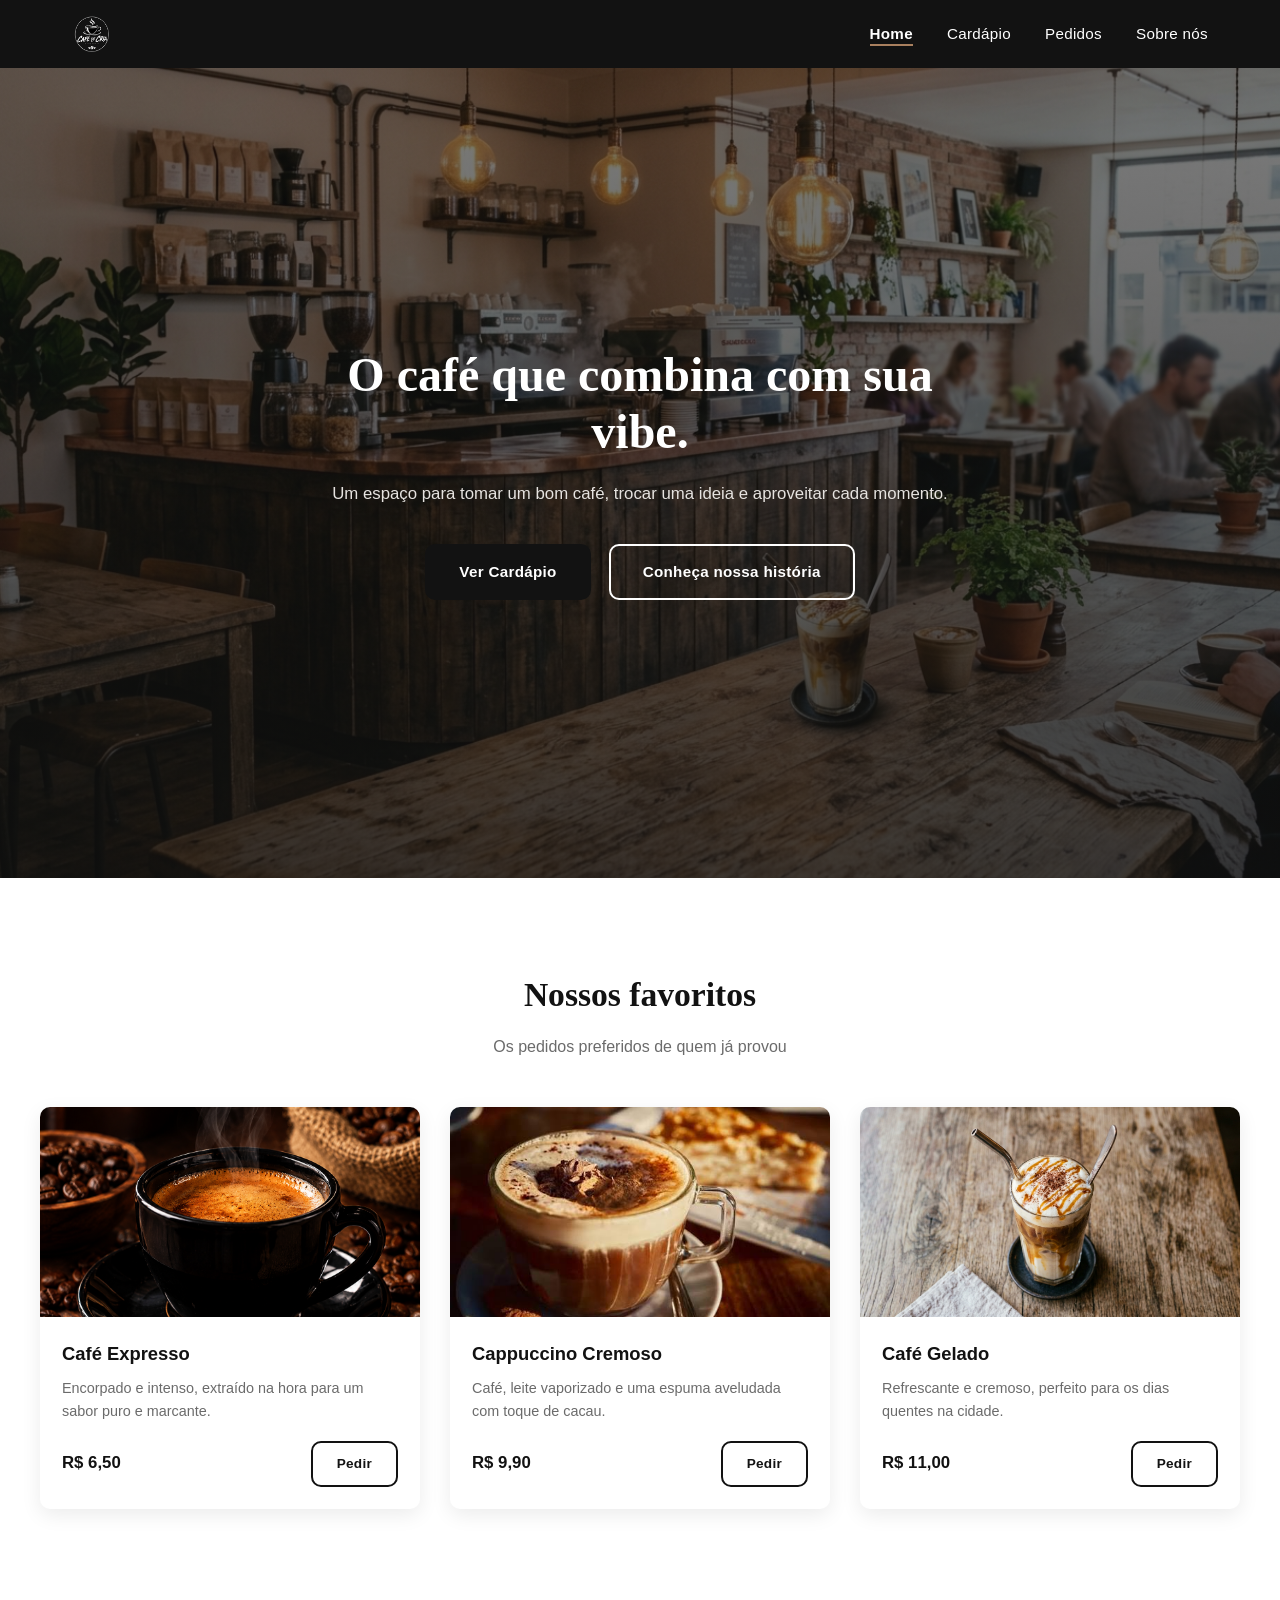
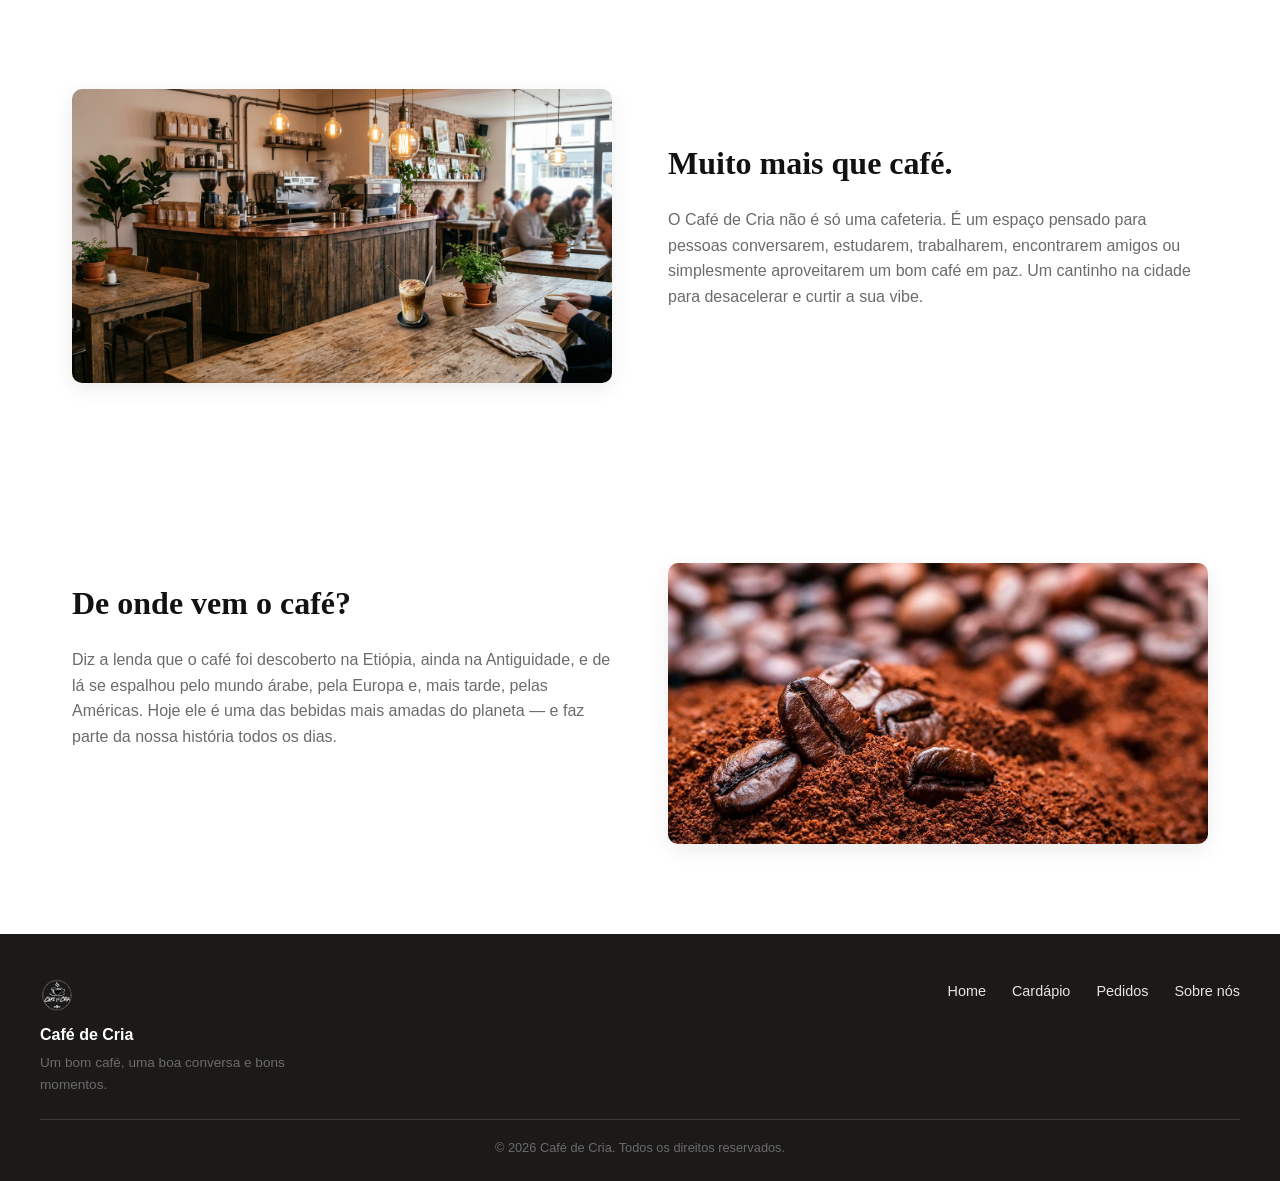
==== src/main/resources/index.html @ 2ce1c626 "primeira atualização" ====
<!DOCTYPE html>
<html lang="pt-BR">
<head>
  <meta charset="UTF-8">
  <meta name="viewport" content="width=device-width, initial-scale=1.0">
  <title>Café de Cria | O café que combina com sua vibe</title>
  <link rel="stylesheet" href="static/css/style.css">

</head>
<body>

  <header class="header">
    <div class="header-container">
      <a href="index.html" class="logo">
        <img src="static/img/logo.png" alt="Café de Cria">
      </a>

      <button class="menu-toggle" id="menuToggle" aria-label="Abrir menu">
        <span></span>
        <span></span>
        <span></span>
      </button>

      <nav class="nav" id="nav">
        <ul class="nav-list">
          <li><a href="index.html" class="nav-link active">Home</a></li>
          <li><a href="cardapio.html" class="nav-link">Cardápio</a></li>
          <li><a href="pedidos.html" class="nav-link">Pedidos</a></li>
          <li><a href="sobre.html" class="nav-link">Sobre nós</a></li>
        </ul>
      </nav>
    </div>
  </header>
  

  <main>


    <section class="hero" style="background-image: url('static/img/cafeteria.png');">
      <div class="hero-overlay"></div>
      <div class="hero-content">
        <h1 class="hero-title">O café que combina com sua vibe.</h1>
        <p class="hero-text">Um espaço para tomar um bom café, trocar uma ideia e aproveitar cada momento.</p>
        <div class="hero-buttons">
          <a href="cardapio.html" class="btn btn-primary">Ver Cardápio</a>
          <a href="sobre.html" class="btn btn-outline">Conheça nossa história</a>
        </div>
      </div>
    </section>


    <section class="destaques">
      <h2 class="section-title">Nossos favoritos</h2>
      <p class="section-subtitle">Os pedidos preferidos de quem já provou</p>

      <div class="cards-container">

        <article class="card">
          <div class="card-image">
            <img src="static/img/cafe1.png" alt="Café Expresso">
          </div>
          <div class="card-body">
            <h3 class="card-title">Café Expresso</h3>
            <p class="card-description">Encorpado e intenso, extraído na hora para um sabor puro e marcante.</p>
            <div class="card-footer">
              <span class="card-price">R$ 6,50</span>
              <a href="pedidos.html" class="btn btn-card">Pedir</a>
            </div>
          </div>
        </article>

        <article class="card">
          <div class="card-image">
            <img src="static/img/cafe2.png" alt="Cappuccino Cremoso">
          </div>
          <div class="card-body">
            <h3 class="card-title">Cappuccino Cremoso</h3>
            <p class="card-description">Café, leite vaporizado e uma espuma aveludada com toque de cacau.</p>
            <div class="card-footer">
              <span class="card-price">R$ 9,90</span>
              <a href="pedidos.html" class="btn btn-card">Pedir</a>
            </div>
          </div>
        </article>

        <article class="card">
          <div class="card-image">
            <img src="static/img/cafe3.png" alt="Café Gelado">
          </div>
          <div class="card-body">
            <h3 class="card-title">Café Gelado</h3>
            <p class="card-description">Refrescante e cremoso, perfeito para os dias quentes na cidade.</p>
            <div class="card-footer">
              <span class="card-price">R$ 11,00</span>
              <a href="pedidos.html" class="btn btn-card">Pedir</a>
            </div>
          </div>
        </article>

      </div>
    </section>

  
    <section class="experiencia">
      <div class="experiencia-imagem">
        <img src="static/img/cafeteria.png" alt="Ambiente do Café de Cria">
      </div>
      <div class="experiencia-conteudo">
        <h2 class="section-title-left">Muito mais que café.</h2>
        <p class="experiencia-text">
          O Café de Cria não é só uma cafeteria. É um espaço pensado para pessoas
          conversarem, estudarem, trabalharem, encontrarem amigos ou simplesmente
          aproveitarem um bom café em paz. Um cantinho na cidade para desacelerar
          e curtir a sua vibe.
        </p>
      </div>
    </section>

  
    <section class="historia-intro">
      <div class="historia-intro-imagem">
        <img src="static/img/graos.png" alt="Grãos de café">
      </div>
      <div class="historia-intro-conteudo">
        <h2 class="section-title-left">De onde vem o café?</h2>
        <p class="historia-intro-text">
          Diz a lenda que o café foi descoberto na Etiópia, ainda na Antiguidade,
          e de lá se espalhou pelo mundo árabe, pela Europa e, mais tarde, pelas
          Américas. Hoje ele é uma das bebidas mais amadas do planeta — e faz
          parte da nossa história todos os dias.
        </p>
        <a href="sobre.html" class="btn btn-outline">Conheça a história completa</a>
      </div>
    </section>

  </main>


  <footer class="footer">
    <div class="footer-container">
      <div class="footer-brand">
        <img src="static/img/logo.png" alt="Café de Cria" class="footer-logo">
        <p class="footer-name">Café de Cria</p>
        <p class="footer-slogan">Um bom café, uma boa conversa e bons momentos.</p>
      </div>

      <ul class="footer-links">
        <li><a href="index.html">Home</a></li>
        <li><a href="cardapio.html">Cardápio</a></li>
        <li><a href="pedidos.html">Pedidos</a></li>
        <li><a href="sobre.html">Sobre nós</a></li>
      </ul>
    </div>

    <p class="footer-copy">&copy; 2026 Café de Cria. Todos os direitos reservados.</p>
  </footer>

  <script src="js/script.js"></script>
</body>
</html>
---- src/main/resources/static/css/style.css ----
/* =========================================================
   CAFÉ DE CRIA — STYLE.CSS
   Paleta: preto, branco, cinza e tons discretos de marrom/café
   ========================================================= */

/* ---------- RESET ---------- */
* {
  margin: 0;
  padding: 0;
  box-sizing: border-box;
}

:root {
  --preto: #121212;
  --preto-suave: #1c1a19;
  --cinza-escuro: #3a3a3a;
  --cinza-medio: #6b6b6b;
  --cinza-claro: #e6e3e0;
  --cinza-fundo: #f6f4f2;
  --branco: #ffffff;
  --marrom: #6f4e37;
  --marrom-claro: #a9805f;

  --fonte-titulo: 'Georgia', 'Times New Roman', serif;
  --fonte-texto: 'Helvetica Neue', Arial, sans-serif;

  --raio: 10px;
  --sombra: 0 6px 20px rgba(0, 0, 0, 0.08);
  --sombra-hover: 0 16px 32px rgba(0, 0, 0, 0.14);
  --transicao: all 0.3s ease;
}

body {
  font-family: var(--fonte-texto);
  color: var(--preto);
  background-color: var(--branco);
  line-height: 1.6;
}

a { text-decoration: none; color: inherit; }
ul { list-style: none; }
img { max-width: 100%; display: block; }

.section-title {
  font-family: var(--fonte-titulo);
  font-size: 2.1rem;
  text-align: center;
  margin-bottom: 12px;
  color: var(--preto);
}

.section-subtitle {
  text-align: center;
  color: var(--cinza-medio);
  margin-bottom: 48px;
}

.section-title-left {
  font-family: var(--fonte-titulo);
  font-size: 2rem;
  margin-bottom: 18px;
  color: var(--preto);
}

/* ---------- BOTÕES ---------- */
.btn {
  display: inline-block;
  padding: 14px 32px;
  border: 2px solid transparent;
  border-radius: var(--raio);
  font-size: 0.95rem;
  font-weight: 600;
  letter-spacing: 0.02em;
  cursor: pointer;
  transition: var(--transicao);
  font-family: var(--fonte-texto);
}

.btn-primary {
  background-color: var(--preto);
  color: var(--branco);
}
.btn-primary:hover {
  background-color: var(--marrom);
  transform: translateY(-3px);
}

.btn-outline {
  background-color: transparent;
  color: var(--branco);
  border-color: var(--branco);
}
.btn-outline:hover {
  background-color: var(--branco);
  color: var(--preto);
  transform: translateY(-3px);
}

.btn-card {
  background-color: var(--branco);
  color: var(--preto);
  border-color: var(--preto);
  padding: 10px 24px;
  font-size: 0.85rem;
}
.btn-card:hover {
  background-color: var(--preto);
  color: var(--branco);
}

/* ---------- HEADER ---------- */
.header {
  position: sticky;
  top: 0;
  left: 0;
  width: 100%;
  background-color: var(--preto);
  z-index: 1000;
}

.header-container {
  max-width: 1200px;
  margin: 0 auto;
  padding: 14px 32px;
  display: flex;
  align-items: center;
  justify-content: space-between;
}

.logo img { height: 40px; }

.nav-list {
  display: flex;
  gap: 34px;
}

.nav-link {
  color: var(--branco);
  font-size: 0.95rem;
  font-weight: 500;
  letter-spacing: 0.02em;
  position: relative;
  padding-bottom: 4px;
  transition: var(--transicao);
}

.nav-link::after {
  content: "";
  position: absolute;
  left: 0;
  bottom: 0;
  width: 0;
  height: 2px;
  background-color: var(--marrom-claro);
  transition: var(--transicao);
}

.nav-link:hover::after,
.nav-link.active::after { width: 100%; }
.nav-link.active { font-weight: 700; }

.menu-toggle {
  display: none;
  flex-direction: column;
  justify-content: space-between;
  width: 26px;
  height: 18px;
  background: transparent;
  border: none;
  cursor: pointer;
}
.menu-toggle span {
  display: block;
  height: 2px;
  width: 100%;
  background-color: var(--branco);
  border-radius: 2px;
}

/* ---------- HERO (HOME) ---------- */
.hero {
  position: relative;
  min-height: 90vh;
  display: flex;
  align-items: center;
  justify-content: center;
  text-align: center;
  background-size: cover;
  background-position: center;
  background-color: var(--preto-suave);
}

.hero-overlay {
  position: absolute;
  inset: 0;
  background: linear-gradient(180deg, rgba(18,18,18,0.55) 0%, rgba(18,18,18,0.78) 100%);
}

.hero-content {
  position: relative;
  z-index: 2;
  max-width: 680px;
  padding: 32px;
  color: var(--branco);
}

.hero-title {
  font-family: var(--fonte-titulo);
  font-size: 3rem;
  line-height: 1.2;
  margin-bottom: 20px;
}

.hero-text {
  font-size: 1.05rem;
  margin-bottom: 36px;
  color: var(--cinza-claro);
}

.hero-buttons {
  display: flex;
  gap: 18px;
  justify-content: center;
  flex-wrap: wrap;
}

/* ---------- PÁGINA (cabeçalho interno das páginas internas) ---------- */
.page-header {
  background-color: var(--preto);
  color: var(--branco);
  text-align: center;
  padding: 80px 32px 56px;
}

.page-title {
  font-family: var(--fonte-titulo);
  font-size: 2.6rem;
  margin-bottom: 12px;
}

.page-subtitle {
  color: var(--cinza-claro);
  font-size: 1.02rem;
}

/* ---------- CARDS ---------- */
.destaques,
.menu-categoria {
  padding: 90px 32px;
}

.menu-categoria-alt {
  background-color: var(--cinza-fundo);
}

.cards-container {
  max-width: 1200px;
  margin: 0 auto;
  display: grid;
  grid-template-columns: repeat(3, 1fr);
  gap: 30px;
}

.card {
  background-color: var(--branco);
  border-radius: var(--raio);
  overflow: hidden;
  transition: var(--transicao);
  box-shadow: var(--sombra);
}

.card:hover {
  transform: translateY(-8px);
  box-shadow: var(--sombra-hover);
}

.card-image { height: 210px; overflow: hidden; }
.card-image img {
  width: 100%;
  height: 100%;
  object-fit: cover;
  transition: var(--transicao);
}
.card:hover .card-image img { transform: scale(1.06); }

.card-body { padding: 22px; }
.card-title { font-size: 1.15rem; margin-bottom: 8px; }
.card-description {
  font-size: 0.9rem;
  color: var(--cinza-medio);
  margin-bottom: 18px;
  min-height: 44px;
}

.card-footer {
  display: flex;
  align-items: center;
  justify-content: space-between;
  gap: 10px;
  flex-wrap: wrap;
}

.card-price { font-size: 1.05rem; font-weight: 700; }

/* ---------- CARDÁPIO ---------- */
.menu-categoria .section-title { margin-bottom: 40px; }

/* ---------- EXPERIÊNCIA / HISTÓRIA INTRO (HOME) ---------- */
.experiencia,
.historia-intro {
  display: flex;
  align-items: center;
  gap: 56px;
  max-width: 1200px;
  margin: 0 auto;
  padding: 90px 32px;
}

.historia-intro { flex-direction: row-reverse; }

.experiencia-imagem,
.historia-intro-imagem { flex: 1; }

.experiencia-imagem img,
.historia-intro-imagem img {
  border-radius: var(--raio);
  box-shadow: var(--sombra);
}

.experiencia-conteudo,
.historia-intro-conteudo { flex: 1; }

.experiencia-text,
.historia-intro-text {
  color: var(--cinza-medio);
  margin-bottom: 24px;
}

/* ---------- PEDIDOS ---------- */
.pedido-container {
  max-width: 1100px;
  margin: 0 auto;
  padding: 80px 32px;
  display: grid;
  grid-template-columns: 1fr 1fr;
  gap: 40px;
  align-items: start;
}

.pedido-form-box,
.pedido-resumo-box {
  background-color: var(--cinza-fundo);
  border-radius: var(--raio);
  padding: 32px;
  box-shadow: var(--sombra);
}

.pedido-form {
  display: flex;
  flex-direction: column;
  gap: 8px;
}

.pedido-form label {
  font-size: 0.85rem;
  font-weight: 600;
  margin-top: 12px;
  color: var(--cinza-escuro);
}

.pedido-form select,
.pedido-form input,
.pedido-form textarea {
  padding: 12px 14px;
  border: 1px solid var(--cinza-claro);
  border-radius: 6px;
  font-family: var(--fonte-texto);
  font-size: 0.95rem;
  background-color: var(--branco);
  resize: vertical;
}

.pedido-form select:focus,
.pedido-form input:focus,
.pedido-form textarea:focus {
  outline: none;
  border-color: var(--marrom);
}

.pedido-form .btn { margin-top: 20px; }

.lista-pedido {
  display: flex;
  flex-direction: column;
  gap: 14px;
  margin-bottom: 24px;
  min-height: 60px;
}

.pedido-vazio {
  color: var(--cinza-medio);
  font-size: 0.9rem;
}

.pedido-item {
  display: flex;
  justify-content: space-between;
  align-items: flex-start;
  gap: 10px;
  background-color: var(--branco);
  border-radius: 8px;
  padding: 14px 16px;
  box-shadow: var(--sombra);
}

.pedido-item-info { flex: 1; }
.pedido-item-nome { font-weight: 700; font-size: 0.95rem; }
.pedido-item-obs {
  font-size: 0.82rem;
  color: var(--cinza-medio);
  margin-top: 4px;
}
.pedido-item-preco {
  font-weight: 700;
  white-space: nowrap;
}

.pedido-item-remover {
  background: none;
  border: none;
  color: var(--cinza-medio);
  cursor: pointer;
  font-size: 0.8rem;
  text-decoration: underline;
  margin-top: 6px;
}
.pedido-item-remover:hover { color: var(--preto); }

.pedido-total {
  display: flex;
  justify-content: space-between;
  align-items: center;
  font-size: 1.2rem;
  font-weight: 700;
  border-top: 2px solid var(--cinza-claro);
  padding-top: 16px;
  margin-bottom: 20px;
}

.btn-finalizar { width: 100%; text-align: center; }

.mensagem-pedido {
  margin-top: 14px;
  font-size: 0.9rem;
  font-weight: 600;
  color: var(--marrom);
  text-align: center;
  min-height: 20px;
}

/* ---------- SOBRE ---------- */
.sobre-historia {
  display: flex;
  align-items: center;
  gap: 56px;
  max-width: 1200px;
  margin: 0 auto;
  padding: 90px 32px;
}

.sobre-historia-imagem { flex: 1; }
.sobre-historia-imagem img {
  border-radius: var(--raio);
  box-shadow: var(--sombra);
}

.sobre-historia-texto { flex: 1.1; }
.sobre-historia-texto p {
  color: var(--cinza-medio);
  margin-bottom: 18px;
}

/* ---------- HISTÓRIA DO CAFÉ (LINHA DO TEMPO) ---------- */
.historia-cafe {
  background-color: var(--cinza-fundo);
  padding: 90px 32px;
}

.linha-tempo {
  max-width: 1000px;
  margin: 0 auto;
  display: flex;
  flex-direction: column;
  gap: 56px;
}

.timeline-item {
  display: flex;
  align-items: center;
  gap: 40px;
}

.timeline-invertido { flex-direction: row-reverse; }

.timeline-imagem { flex: 1; }
.timeline-imagem img {
  border-radius: var(--raio);
  box-shadow: var(--sombra);
  aspect-ratio: 4 / 3;
  object-fit: cover;
}

.timeline-conteudo { flex: 1.2; }
.timeline-conteudo h3 {
  font-family: var(--fonte-titulo);
  font-size: 1.3rem;
  margin-bottom: 10px;
  color: var(--marrom);
}
.timeline-conteudo p { color: var(--cinza-medio); }

/* ---------- FOOTER ---------- */
.footer {
  background-color: var(--preto-suave);
  color: var(--cinza-claro);
  padding: 44px 32px 22px;
}

.footer-container {
  max-width: 1200px;
  margin: 0 auto;
  display: flex;
  justify-content: space-between;
  align-items: flex-start;
  flex-wrap: wrap;
  gap: 24px;
  padding-bottom: 24px;
  border-bottom: 1px solid var(--cinza-escuro);
}

.footer-logo { height: 34px; margin-bottom: 10px; }
.footer-name { font-weight: 700; color: var(--branco); margin-bottom: 4px; }
.footer-slogan { font-size: 0.85rem; color: var(--cinza-medio); max-width: 280px; }

.footer-links {
  display: flex;
  gap: 26px;
  flex-wrap: wrap;
}
.footer-links a {
  font-size: 0.9rem;
  transition: var(--transicao);
}
.footer-links a:hover { color: var(--branco); }

.footer-copy {
  text-align: center;
  font-size: 0.8rem;
  color: var(--cinza-medio);
  margin-top: 18px;
}

/* =========================================================
   RESPONSIVIDADE
   ========================================================= */

@media (max-width: 1024px) {
  .cards-container { grid-template-columns: repeat(2, 1fr); }
  .pedido-container { grid-template-columns: 1fr; }
}

@media (max-width: 860px) {
  .experiencia,
  .historia-intro,
  .sobre-historia,
  .timeline-item {
    flex-direction: column;
    text-align: left;
  }
  .historia-intro { flex-direction: column; }
  .timeline-invertido { flex-direction: column; }
}

@media (max-width: 768px) {
  .menu-toggle { display: flex; }

  .nav {
    position: absolute;
    top: 100%;
    left: 0;
    width: 100%;
    background-color: var(--preto);
    max-height: 0;
    overflow: hidden;
    transition: max-height 0.35s ease;
  }
  .nav.aberto { max-height: 300px; }

  .nav-list {
    flex-direction: column;
    gap: 0;
    padding: 10px 32px 20px;
  }
  .nav-list li { border-top: 1px solid var(--cinza-escuro); }
  .nav-link { display: block; padding: 14px 0; }

  .hero-title { font-size: 2.2rem; }
  .cards-container { grid-template-columns: 1fr; }

  .footer-container { flex-direction: column; }
}

@media (max-width: 480px) {
  .hero-title { font-size: 1.9rem; }
  .section-title,
  .page-title { font-size: 1.7rem; }
  .btn { width: 100%; text-align: center; }
  .hero-buttons { flex-direction: column; }
}
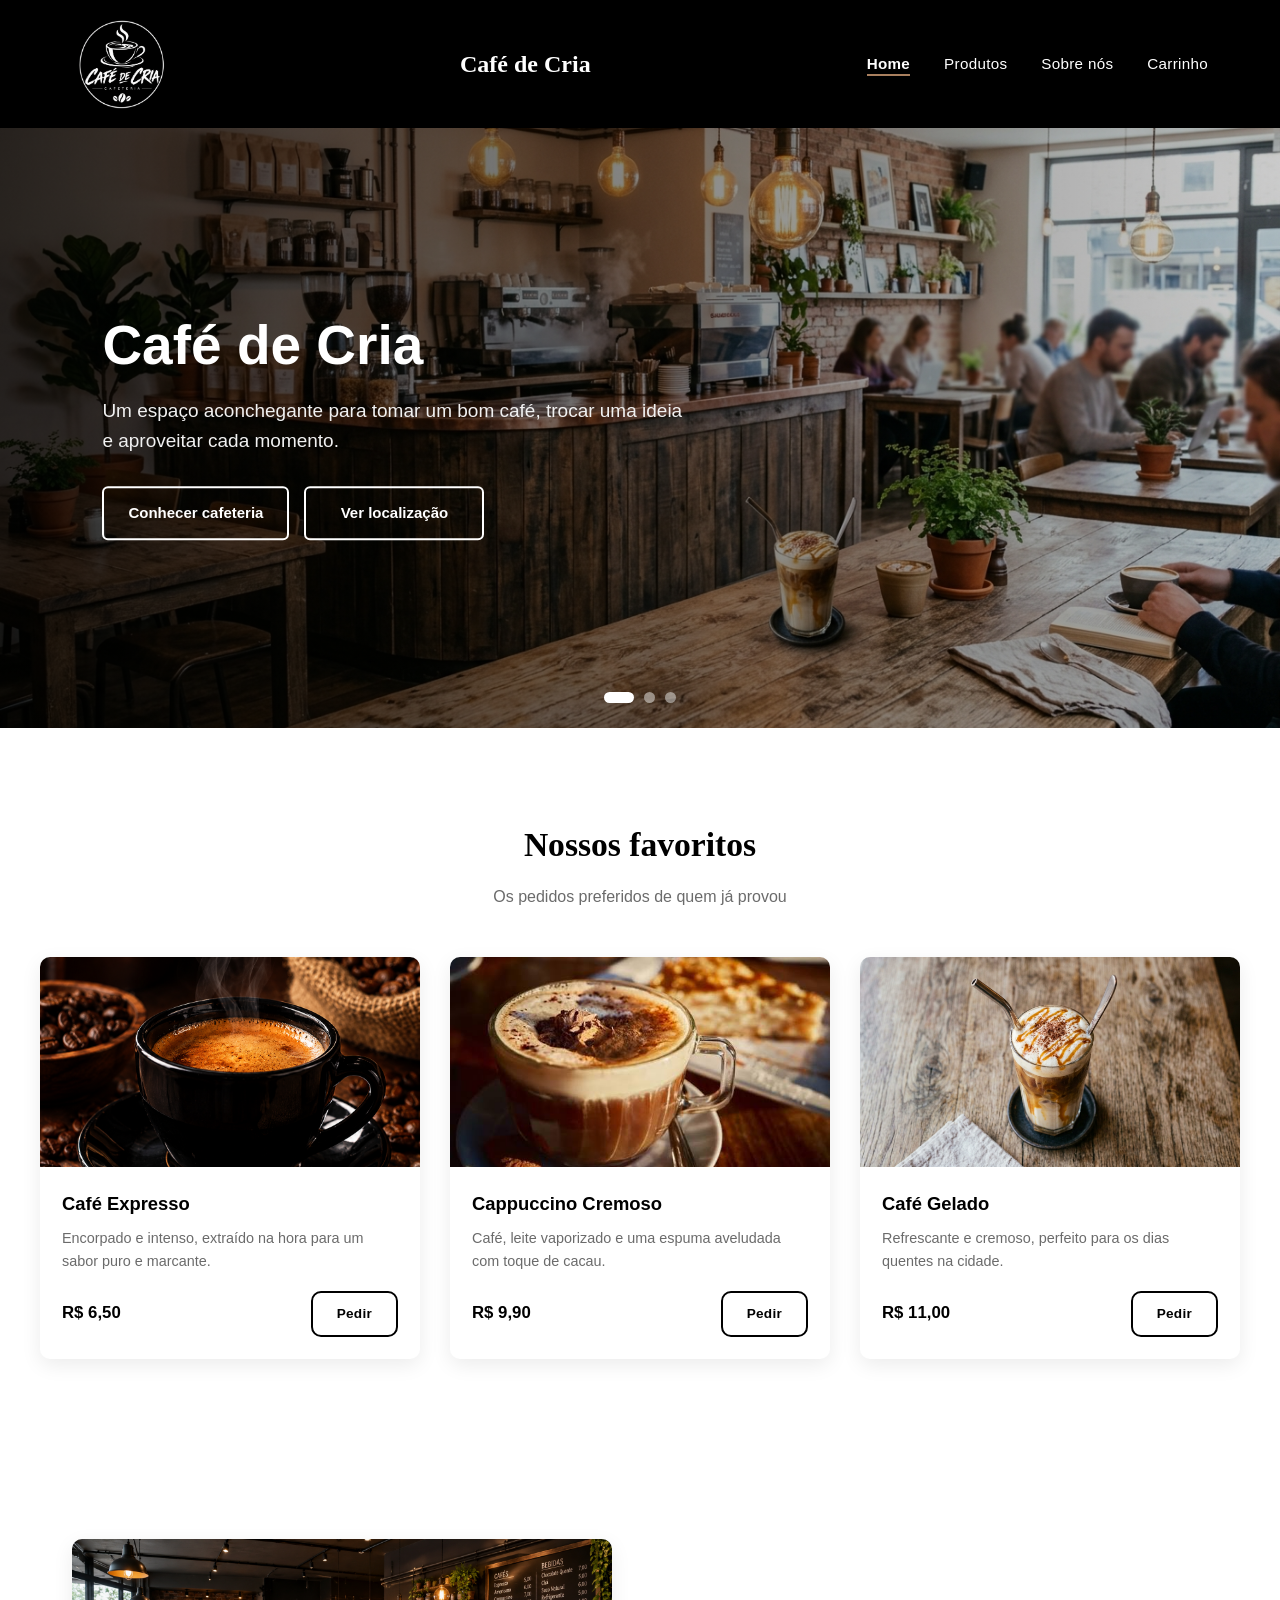
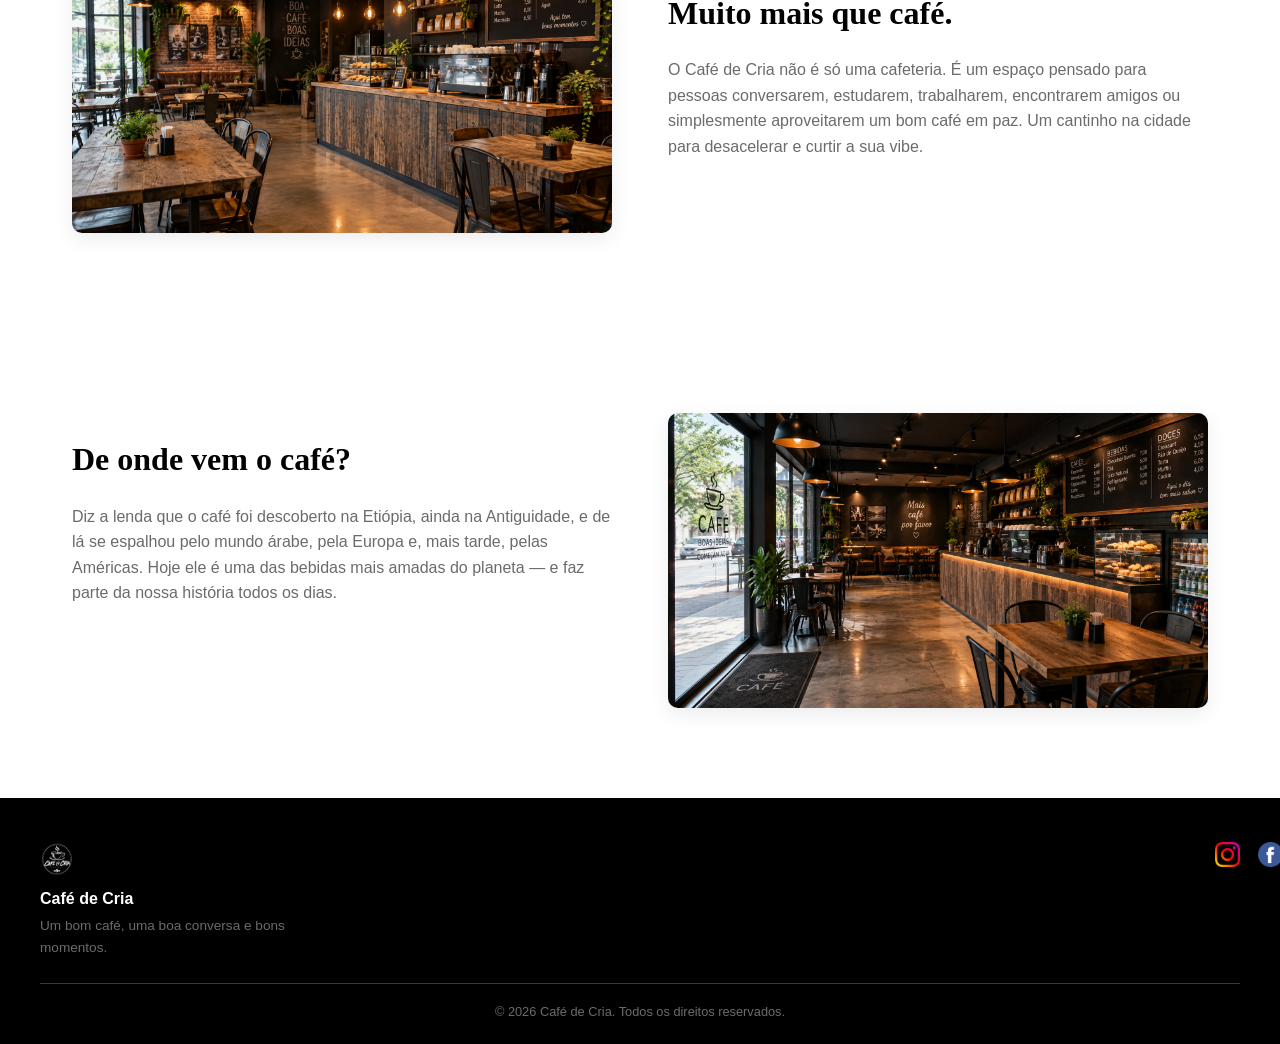
==== commit b0c79693: "att" ====
--- a/src/main/resources/index.html
+++ b/src/main/resources/index.html
@@ -1,19 +1,22 @@
 <!DOCTYPE html>
 <html lang="pt-BR">
+
 <head>
   <meta charset="UTF-8">
   <meta name="viewport" content="width=device-width, initial-scale=1.0">
   <title>Café de Cria | O café que combina com sua vibe</title>
   <link rel="stylesheet" href="static/css/style.css">
-
 </head>
+
 <body>
 
+  <!--  HEADER  -->
   <header class="header">
     <div class="header-container">
       <a href="index.html" class="logo">
         <img src="static/img/logo.png" alt="Café de Cria">
       </a>
+      <h2 class="site_title">Café de Cria</h2>
 
       <button class="menu-toggle" id="menuToggle" aria-label="Abrir menu">
         <span></span>
@@ -24,31 +27,120 @@
       <nav class="nav" id="nav">
         <ul class="nav-list">
           <li><a href="index.html" class="nav-link active">Home</a></li>
-          <li><a href="cardapio.html" class="nav-link">Cardápio</a></li>
-          <li><a href="pedidos.html" class="nav-link">Pedidos</a></li>
+          <li><a href="produtos.html" class="nav-link">Produtos</a></li>
           <li><a href="sobre.html" class="nav-link">Sobre nós</a></li>
+          <li><a href="carrinho.html" class="nav-link">Carrinho</a></li>
         </ul>
       </nav>
     </div>
   </header>
-  
 
   <main>
 
-
-    <section class="hero" style="background-image: url('static/img/cafeteria.png');">
-      <div class="hero-overlay"></div>
-      <div class="hero-content">
-        <h1 class="hero-title">O café que combina com sua vibe.</h1>
-        <p class="hero-text">Um espaço para tomar um bom café, trocar uma ideia e aproveitar cada momento.</p>
-        <div class="hero-buttons">
-          <a href="cardapio.html" class="btn btn-primary">Ver Cardápio</a>
-          <a href="sobre.html" class="btn btn-outline">Conheça nossa história</a>
-        </div>
-      </div>
-    </section>
-
-
+    <!--  HERO  -->
+    <section class="hero-carousel">
+
+      <div class="carousel-container">
+
+        <!-- SLIDE 1 -->
+        <div class="carousel-slide active">
+          <img src="static/img/cafeteria.png" alt="Interior da cafeteria" class="carousel-image">
+
+          <div class="carousel-overlay"></div>
+
+          <div class="carousel-content">
+            <h1>Café de Cria</h1>
+            <p>
+              Um espaço aconchegante para tomar um bom café,
+              trocar uma ideia e aproveitar cada momento.
+            </p>
+
+            <div class="carousel-buttons">
+              <a href="sobre.html" class="btn-carousel btn-carousel-primary">
+                Conhecer cafeteria
+              </a>
+
+              <a href="https://www.google.com/maps" target="_blank" class="btn-carousel btn-carousel-outline">
+                Ver localização
+              </a>
+            </div>
+          </div>
+        </div>
+
+        <!-- SLIDE 2 -->
+        <div class="carousel-slide">
+          <img src="static/img/cafeteria2.png" alt="Café especial" class="carousel-image">
+
+          <div class="carousel-overlay"></div>
+
+          <div class="carousel-content">
+            <h1>Um café feito para você</h1>
+            <p>
+              Grãos selecionados e preparados com cuidado
+              para deixar seu momento ainda melhor.
+            </p>
+
+            <div class="carousel-buttons">
+              <a href="sobre.html" class="btn-carousel btn-carousel-primary">
+                Conhecer cafeteria
+              </a>
+
+              <a href="https://www.google.com/maps" target="_blank" class="btn-carousel btn-carousel-outline">
+                Ver localização
+              </a>
+            </div>
+          </div>
+        </div>
+
+        <!-- SLIDE 3 -->
+        <div class="carousel-slide">
+          <img src="static/img/cafeteria3.png" alt="Cappuccino do Café de Cria" class="carousel-image">
+
+          <div class="carousel-overlay"></div>
+
+          <div class="carousel-content">
+            <h1>Sua vibe. Seu café.</h1>
+            <p>
+              Um ambiente pensado para conversar, estudar,
+              trabalhar ou simplesmente relaxar.
+            </p>
+
+            <div class="carousel-buttons">
+              <a href="sobre.html" class="btn-carousel btn-carousel-primary">
+                Conhecer cafeteria
+              </a>
+
+              <a href="https://www.google.com/maps" target="_blank" class="btn-carousel btn-carousel-outline">
+                Ver localização
+              </a>
+            </div>
+          </div>
+        </div>
+
+        <!-- BOTÃO ANTERIOR -->
+        <button class="carousel-control carousel-prev" id="carouselPrev" aria-label="Slide anterior">
+          &#10094;
+        </button>
+
+        <!-- BOTÃO PRÓXIMO -->
+        <button class="carousel-control carousel-next" id="carouselNext" aria-label="Próximo slide">
+          &#10095;
+        </button>
+
+        <!-- INDICADORES -->
+        <div class="carousel-indicators">
+          <button class="carousel-indicator active" data-slide="0" aria-label="Ir para slide 1"></button>
+          <button class="carousel-indicator" data-slide="1" aria-label="Ir para slide 2"></button>
+          <button class="carousel-indicator" data-slide="2" aria-label="Ir para slide 3"></button>
+        </div>
+
+      </div>
+
+    </section>
+
+
+
+    <!--  DESTAQUES  -->
     <section class="destaques">
       <h2 class="section-title">Nossos favoritos</h2>
       <p class="section-subtitle">Os pedidos preferidos de quem já provou</p>
@@ -64,7 +156,7 @@
             <p class="card-description">Encorpado e intenso, extraído na hora para um sabor puro e marcante.</p>
             <div class="card-footer">
               <span class="card-price">R$ 6,50</span>
-              <a href="pedidos.html" class="btn btn-card">Pedir</a>
+              <a href="produtos.html" class="btn btn-card">Pedir</a>
             </div>
           </div>
         </article>
@@ -78,7 +170,7 @@
             <p class="card-description">Café, leite vaporizado e uma espuma aveludada com toque de cacau.</p>
             <div class="card-footer">
               <span class="card-price">R$ 9,90</span>
-              <a href="pedidos.html" class="btn btn-card">Pedir</a>
+              <a href="produtos.html" class="btn btn-card">Pedir</a>
             </div>
           </div>
         </article>
@@ -92,7 +184,7 @@
             <p class="card-description">Refrescante e cremoso, perfeito para os dias quentes na cidade.</p>
             <div class="card-footer">
               <span class="card-price">R$ 11,00</span>
-              <a href="pedidos.html" class="btn btn-card">Pedir</a>
+              <a href="produtos.html" class="btn btn-card">Pedir</a>
             </div>
           </div>
         </article>
@@ -100,10 +192,11 @@
       </div>
     </section>
 
-  
+    
+    <!--  EXPERIÊNCIA  -->
     <section class="experiencia">
       <div class="experiencia-imagem">
-        <img src="static/img/cafeteria.png" alt="Ambiente do Café de Cria">
+        <img src="static/img/cafeteria2.png" alt="Ambiente do Café de Cria">
       </div>
       <div class="experiencia-conteudo">
         <h2 class="section-title-left">Muito mais que café.</h2>
@@ -116,10 +209,11 @@
       </div>
     </section>
 
-  
+
+    <!--  HISTÓRIA DO CAFÉ (INTRO)  -->
     <section class="historia-intro">
       <div class="historia-intro-imagem">
-        <img src="static/img/graos.png" alt="Grãos de café">
+        <img src="static/img/cafeteria3.png" alt="Grãos de café">
       </div>
       <div class="historia-intro-conteudo">
         <h2 class="section-title-left">De onde vem o café?</h2>
@@ -135,7 +229,7 @@
 
   </main>
 
-
+  <!--  FOOTER  -->
   <footer class="footer">
     <div class="footer-container">
       <div class="footer-brand">
@@ -145,16 +239,16 @@
       </div>
 
       <ul class="footer-links">
-        <li><a href="index.html">Home</a></li>
-        <li><a href="cardapio.html">Cardápio</a></li>
-        <li><a href="pedidos.html">Pedidos</a></li>
-        <li><a href="sobre.html">Sobre nós</a></li>
+        <img src="static/img/instagram.png" alt="Instagram" class="footer-icon">
+        <img src="static/img/facebook.png" alt="Facebook" class="footer-icon">
+        <img src="static/img/whatsapp.png" alt="WhatsApp" class="footer-icon">
       </ul>
     </div>
 
     <p class="footer-copy">&copy; 2026 Café de Cria. Todos os direitos reservados.</p>
   </footer>
 
-  <script src="js/script.js"></script>
+  <script src="static/js/script.js"></script>
 </body>
+
 </html>
--- a/src/main/resources/static/css/style.css
+++ b/src/main/resources/static/css/style.css
@@ -1,9 +1,3 @@
-/* =========================================================
-   CAFÉ DE CRIA — STYLE.CSS
-   Paleta: preto, branco, cinza e tons discretos de marrom/café
-   ========================================================= */
-
-/* ---------- RESET ---------- */
 * {
   margin: 0;
   padding: 0;
@@ -11,8 +5,8 @@
 }
 
 :root {
-  --preto: #121212;
-  --preto-suave: #1c1a19;
+  --preto: #000000;
+  --preto-suave: #000000;
   --cinza-escuro: #3a3a3a;
   --cinza-medio: #6b6b6b;
   --cinza-claro: #e6e3e0;
@@ -127,7 +121,15 @@
   justify-content: space-between;
 }
 
-.logo img { height: 40px; }
+.logo img { height: 100px; }
+
+.site_title {
+  font-family: var(--fonte-titulo);
+  color: var(--branco);
+  font-size: 1.5rem;
+  margin-left: 12px;
+  
+}
 
 .nav-list {
   display: flex;
@@ -337,125 +339,845 @@
 }
 
 /* ---------- PEDIDOS ---------- */
-.pedido-container {
-  max-width: 1100px;
+
+.pedidos-layout {
+
+  max-width: 1300px;
+
   margin: 0 auto;
-  padding: 80px 32px;
+
+  padding: 70px 32px 100px;
+
   display: grid;
+
+  grid-template-columns: 1fr 380px;
+
+  gap: 40px;
+
+  align-items: start;
+
+}
+
+
+/* Catálogo e abas de categoria */
+
+.categoria-tabs {
+
+  display: flex;
+
+  gap: 10px;
+
+  flex-wrap: wrap;
+
+  margin-bottom: 28px;
+
+}
+
+.tab-categoria {
+
+  padding: 10px 20px;
+
+  border-radius: 999px;
+
+  border: 1px solid var(--cinza-claro);
+
+  background-color: var(--branco);
+
+  color: var(--cinza-escuro);
+
+  font-size: 0.88rem;
+
+  font-weight: 600;
+
+  cursor: pointer;
+
+  transition: var(--transicao);
+
+}
+
+.tab-categoria:hover {
+
+  border-color: var(--marrom);
+
+  color: var(--marrom);
+
+}
+
+.tab-categoria.ativo {
+
+  background-color: var(--preto);
+
+  border-color: var(--preto);
+
+  color: var(--branco);
+
+}
+
+
+.produtos-grid {
+
+  display: grid;
+
+  grid-template-columns: repeat(2, 1fr);
+
+  gap: 22px;
+
+}
+
+.produto-card {
+
+  display: flex;
+
+  gap: 16px;
+
+  background-color: var(--branco);
+
+  border-radius: var(--raio);
+
+  padding: 14px;
+
+  box-shadow: var(--sombra);
+
+  transition: var(--transicao);
+
+}
+
+.produto-card:hover {
+
+  box-shadow: var(--sombra-hover);
+
+  transform: translateY(-4px);
+
+}
+
+.produto-card.oculto-categoria {
+
+  display: none;
+
+}
+
+.produto-imagem {
+
+  width: 92px;
+
+  height: 92px;
+
+  flex-shrink: 0;
+
+  border-radius: 8px;
+
+  overflow: hidden;
+
+}
+
+.produto-imagem img {
+
+  width: 100%;
+
+  height: 100%;
+
+  object-fit: cover;
+
+}
+
+.produto-info {
+
+  flex: 1;
+
+  min-width: 0;
+
+}
+
+.produto-nome {
+
+  font-size: 1rem;
+
+  margin-bottom: 4px;
+
+}
+
+.produto-descricao {
+
+  font-size: 0.82rem;
+
+  color: var(--cinza-medio);
+
+  margin-bottom: 8px;
+
+  line-height: 1.4;
+
+}
+
+.produto-preco {
+
+  font-weight: 700;
+
+  font-size: 0.95rem;
+
+}
+
+.produto-acoes {
+
+  display: flex;
+
+  flex-direction: column;
+
+  align-items: flex-end;
+
+  justify-content: space-between;
+
+  gap: 10px;
+
+}
+
+.qtd-stepper {
+
+  display: flex;
+
+  align-items: center;
+
+  border: 1px solid var(--cinza-claro);
+
+  border-radius: 999px;
+
+  overflow: hidden;
+
+}
+
+.qtd-btn {
+
+  width: 28px;
+
+  height: 28px;
+
+  border: none;
+
+  background-color: var(--cinza-fundo);
+
+  color: var(--preto);
+
+  font-size: 1rem;
+
+  cursor: pointer;
+
+  transition: var(--transicao);
+
+}
+
+.qtd-btn:hover {
+
+  background-color: var(--cinza-claro);
+
+}
+
+.qtd-input {
+
+  width: 32px;
+
+  text-align: center;
+
+  border: none;
+
+  font-size: 0.9rem;
+
+  -moz-appearance: textfield;
+
+}
+
+.qtd-input::-webkit-outer-spin-button,
+
+.qtd-input::-webkit-inner-spin-button {
+
+  -webkit-appearance: none;
+
+  margin: 0;
+
+}
+
+.produto-acoes .btn-card {
+
+  padding: 8px 16px;
+
+  font-size: 0.8rem;
+
+  white-space: nowrap;
+
+}
+
+
+/* Resumo / carrinho */
+
+.pedidos-resumo {
+
+  position: sticky;
+
+  top: 90px;
+
+  display: flex;
+
+  flex-direction: column;
+
+  gap: 20px;
+
+}
+
+.resumo-box,
+
+.cliente-box {
+
+  background-color: var(--cinza-fundo);
+
+  border-radius: var(--raio);
+
+  padding: 26px;
+
+  box-shadow: var(--sombra);
+
+}
+
+.lista-pedido {
+
+  display: flex;
+
+  flex-direction: column;
+
+  gap: 12px;
+
+  margin-bottom: 18px;
+
+  max-height: 260px;
+
+  overflow-y: auto;
+
+}
+
+.pedido-vazio {
+
+  color: var(--cinza-medio);
+
+  font-size: 0.88rem;
+
+}
+
+.pedido-item {
+
+  display: flex;
+
+  align-items: center;
+
+  gap: 10px;
+
+  background-color: var(--branco);
+
+  border-radius: 8px;
+
+  padding: 10px;
+
+  box-shadow: var(--sombra);
+
+}
+
+.pedido-item-imagem {
+
+  width: 46px;
+
+  height: 46px;
+
+  border-radius: 6px;
+
+  overflow: hidden;
+
+  flex-shrink: 0;
+
+}
+
+.pedido-item-imagem img {
+
+  width: 100%;
+
+  height: 100%;
+
+  object-fit: cover;
+
+}
+
+.pedido-item-info {
+
+  flex: 1;
+
+  min-width: 0;
+
+}
+
+.pedido-item-nome {
+
+  font-weight: 700;
+
+  font-size: 0.86rem;
+
+  white-space: nowrap;
+
+  overflow: hidden;
+
+  text-overflow: ellipsis;
+
+}
+
+.pedido-item-preco-unit {
+
+  font-size: 0.76rem;
+
+  color: var(--cinza-medio);
+
+}
+
+.pedido-item-qtd {
+
+  display: flex;
+
+  align-items: center;
+
+  gap: 4px;
+
+}
+
+.pedido-item-qtd button {
+
+  width: 20px;
+
+  height: 20px;
+
+  border: 1px solid var(--cinza-claro);
+
+  background-color: var(--branco);
+
+  border-radius: 50%;
+
+  font-size: 0.75rem;
+
+  cursor: pointer;
+
+  line-height: 1;
+
+}
+
+.pedido-item-qtd button:hover {
+
+  background-color: var(--cinza-claro);
+
+}
+
+.pedido-item-qtd span {
+
+  font-size: 0.82rem;
+
+  min-width: 14px;
+
+  text-align: center;
+
+}
+
+.pedido-item-direita {
+
+  display: flex;
+
+  flex-direction: column;
+
+  align-items: flex-end;
+
+  gap: 4px;
+
+}
+
+.pedido-item-subtotal {
+
+  font-weight: 700;
+
+  font-size: 0.85rem;
+
+  white-space: nowrap;
+
+}
+
+.pedido-item-remover {
+
+  background: none;
+
+  border: none;
+
+  color: var(--cinza-medio);
+
+  cursor: pointer;
+
+  font-size: 0.72rem;
+
+  text-decoration: underline;
+
+}
+
+.pedido-item-remover:hover {
+
+  color: var(--preto);
+
+}
+
+.resumo-linha {
+
+  display: flex;
+
+  justify-content: space-between;
+
+  font-size: 0.9rem;
+
+  color: var(--cinza-escuro);
+
+  padding: 6px 0;
+
+}
+
+.resumo-linha.oculto {
+
+  display: none;
+
+}
+
+.resumo-total {
+
+  font-size: 1.15rem;
+
+  font-weight: 700;
+
+  color: var(--preto);
+
+  border-top: 2px solid var(--cinza-claro);
+
+  margin-top: 6px;
+
+  padding-top: 14px;
+
+}
+
+
+/* Dados do cliente */
+
+.cliente-form {
+
+  display: flex;
+
+  flex-direction: column;
+
+  gap: 8px;
+
+}
+
+.cliente-form label {
+
+  font-size: 0.82rem;
+
+  font-weight: 600;
+
+  margin-top: 12px;
+
+  color: var(--cinza-escuro);
+
+}
+
+.cliente-form input,
+
+.cliente-form select,
+
+.cliente-form textarea {
+
+  padding: 11px 13px;
+
+  border: 1px solid var(--cinza-claro);
+
+  border-radius: 6px;
+
+  font-family: var(--fonte-texto);
+
+  font-size: 0.9rem;
+
+  background-color: var(--branco);
+
+  resize: vertical;
+
+}
+
+.cliente-form input:focus,
+
+.cliente-form select:focus,
+
+.cliente-form textarea:focus {
+
+  outline: none;
+
+  border-color: var(--marrom);
+
+}
+
+.opcoes-entrega {
+
+  display: flex;
+
+  gap: 16px;
+
+  margin-top: 6px;
+
+}
+
+.opcao-radio {
+
+  display: flex;
+
+  align-items: center;
+
+  gap: 6px;
+
+  font-size: 0.86rem;
+
+  font-weight: 500;
+
+  color: var(--preto);
+
+  cursor: pointer;
+
+}
+
+.campo-endereco {
+
+  margin-top: 4px;
+
+}
+
+.campo-endereco.oculto {
+
+  display: none;
+
+}
+
+.btn-finalizar {
+
+  width: 100%;
+
+  text-align: center;
+
+  margin-top: 20px;
+
+}
+
+.mensagem-pedido {
+
+  margin-top: 16px;
+
+  font-size: 0.86rem;
+
+  text-align: center;
+
+}
+
+.mensagem-erro {
+
+  color: #b23b3b;
+
+  font-weight: 600;
+
+}
+
+.pedido-confirmado {
+
+  background-color: var(--branco);
+
+  border: 1px solid var(--cinza-claro);
+
+  border-radius: 8px;
+
+  padding: 16px;
+
+  text-align: left;
+
+}
+
+.pedido-confirmado h3 {
+
+  font-size: 1rem;
+
+  margin-bottom: 6px;
+
+  color: var(--marrom);
+
+}
+
+.pedido-confirmado p {
+
+  font-size: 0.82rem;
+
+  margin-bottom: 4px;
+
+}
+
+.pedido-confirmado ul {
+
+  margin: 8px 0;
+
+  font-size: 0.82rem;
+
+  color: var(--cinza-escuro);
+
+}
+
+.pedido-confirmado li {
+
+  padding: 2px 0;
+
+}
+
+
+/* =========================================================
+   PAGAMENTO
+   ========================================================= */
+
+.opcoes-pagamento {
+
+  margin-top: 4px;
+
+}
+
+.opcoes-pagamento.oculto {
+
+  display: none;
+
+}
+
+
+/* ---------- CARTÃO ---------- */
+
+.dados-cartao-linha {
+
+  display: grid;
+
   grid-template-columns: 1fr 1fr;
-  gap: 40px;
-  align-items: start;
-}
-
-.pedido-form-box,
-.pedido-resumo-box {
+
+  gap: 12px;
+
+}
+
+.dados-cartao-linha > div {
+
+  display: flex;
+
+  flex-direction: column;
+
+}
+
+
+/* ---------- PIX ---------- */
+
+.pix-box {
+
+  margin-top: 8px;
+
+  padding: 18px;
+
+  background-color: var(--branco);
+
+  border: 1px solid var(--cinza-claro);
+
+  border-radius: 8px;
+
+  text-align: center;
+
+}
+
+.pix-qr-code {
+
+  display: flex;
+
+  justify-content: center;
+
+  margin-bottom: 14px;
+
+}
+
+.pix-qr-imagem {
+
+  width: 220px;
+
+  height: 220px;
+
+  max-width: 100%;
+
+  object-fit: contain;
+
+}
+
+.pix-chave-titulo {
+
+  font-weight: 700;
+
+  font-size: 0.86rem;
+
+  margin: 8px 0;
+
+}
+
+.pix-chave-container {
+
+  display: flex;
+
+  align-items: center;
+
+  gap: 8px;
+
+  justify-content: center;
+
+  flex-wrap: wrap;
+
+}
+
+#pixChave {
+
+  padding: 9px 10px;
+
   background-color: var(--cinza-fundo);
-  border-radius: var(--raio);
-  padding: 32px;
-  box-shadow: var(--sombra);
-}
-
-.pedido-form {
-  display: flex;
-  flex-direction: column;
-  gap: 8px;
-}
-
-.pedido-form label {
-  font-size: 0.85rem;
-  font-weight: 600;
-  margin-top: 12px;
-  color: var(--cinza-escuro);
-}
-
-.pedido-form select,
-.pedido-form input,
-.pedido-form textarea {
-  padding: 12px 14px;
+
   border: 1px solid var(--cinza-claro);
+
   border-radius: 6px;
-  font-family: var(--fonte-texto);
-  font-size: 0.95rem;
-  background-color: var(--branco);
-  resize: vertical;
-}
-
-.pedido-form select:focus,
-.pedido-form input:focus,
-.pedido-form textarea:focus {
-  outline: none;
-  border-color: var(--marrom);
-}
-
-.pedido-form .btn { margin-top: 20px; }
-
-.lista-pedido {
-  display: flex;
-  flex-direction: column;
-  gap: 14px;
-  margin-bottom: 24px;
-  min-height: 60px;
-}
-
-.pedido-vazio {
+
+  font-size: 0.78rem;
+
+  word-break: break-all;
+
+}
+
+.pix-box small {
+
+  display: block;
+
+  margin-top: 10px;
+
   color: var(--cinza-medio);
-  font-size: 0.9rem;
-}
-
-.pedido-item {
-  display: flex;
-  justify-content: space-between;
-  align-items: flex-start;
-  gap: 10px;
-  background-color: var(--branco);
-  border-radius: 8px;
-  padding: 14px 16px;
-  box-shadow: var(--sombra);
-}
-
-.pedido-item-info { flex: 1; }
-.pedido-item-nome { font-weight: 700; font-size: 0.95rem; }
-.pedido-item-obs {
-  font-size: 0.82rem;
-  color: var(--cinza-medio);
-  margin-top: 4px;
-}
-.pedido-item-preco {
-  font-weight: 700;
-  white-space: nowrap;
-}
-
-.pedido-item-remover {
-  background: none;
-  border: none;
-  color: var(--cinza-medio);
-  cursor: pointer;
-  font-size: 0.8rem;
-  text-decoration: underline;
-  margin-top: 6px;
-}
-.pedido-item-remover:hover { color: var(--preto); }
-
-.pedido-total {
-  display: flex;
-  justify-content: space-between;
-  align-items: center;
-  font-size: 1.2rem;
-  font-weight: 700;
-  border-top: 2px solid var(--cinza-claro);
-  padding-top: 16px;
-  margin-bottom: 20px;
-}
-
-.btn-finalizar { width: 100%; text-align: center; }
-
-.mensagem-pedido {
-  margin-top: 14px;
-  font-size: 0.9rem;
-  font-weight: 600;
-  color: var(--marrom);
-  text-align: center;
-  min-height: 20px;
+
+  font-size: 0.74rem;
+
+  line-height: 1.4;
+
+}
+
+
+/* ---------- RESPONSIVIDADE DO PAGAMENTO ---------- */
+
+@media (max-width: 600px) {
+
+  .dados-cartao-linha {
+
+    grid-template-columns: 1fr;
+
+    gap: 0;
+
+  }
+
 }
 
 /* ---------- SOBRE ---------- */
@@ -543,15 +1265,12 @@
 .footer-slogan { font-size: 0.85rem; color: var(--cinza-medio); max-width: 280px; }
 
 .footer-links {
-  display: flex;
-  gap: 26px;
-  flex-wrap: wrap;
-}
-.footer-links a {
-  font-size: 0.9rem;
-  transition: var(--transicao);
-}
-.footer-links a:hover { color: var(--branco); }
+ width: 25px;
+  display: flex;
+  align-items: center;
+  gap: 18px;
+}
+
 
 .footer-copy {
   text-align: center;
@@ -566,7 +1285,15 @@
 
 @media (max-width: 1024px) {
   .cards-container { grid-template-columns: repeat(2, 1fr); }
-  .pedido-container { grid-template-columns: 1fr; }
+  .pedidos-layout { grid-template-columns: 1fr; }
+  .pedidos-resumo { position: static; }
+}
+
+@media (max-width: 640px) {
+  .produtos-grid { grid-template-columns: 1fr; }
+  .produto-card { flex-direction: column; }
+  .produto-imagem { width: 100%; height: 140px; }
+  .produto-acoes { flex-direction: row; align-items: center; justify-content: space-between; width: 100%; }
 }
 
 @media (max-width: 860px) {
@@ -616,4 +1343,283 @@
   .page-title { font-size: 1.7rem; }
   .btn { width: 100%; text-align: center; }
   .hero-buttons { flex-direction: column; }
-}+}
+
+
+/* =========================================================
+   CARROSSEL HERO
+   ========================================================= */
+
+.hero-carousel {
+  width: 100%;
+  height: 600px;
+  position: relative;
+  overflow: hidden;
+}
+
+.carousel-container {
+  width: 100%;
+  height: 100%;
+  position: relative;
+}
+
+.carousel-slide {
+  position: absolute;
+  inset: 0;
+  width: 100%;
+  height: 100%;
+  opacity: 0;
+  visibility: hidden;
+  transition: opacity 0.7s ease, visibility 0.7s ease;
+}
+
+.carousel-slide.active {
+  opacity: 1;
+  visibility: visible;
+  z-index: 2;
+}
+
+.carousel-image {
+  width: 100%;
+  height: 100%;
+  object-fit: cover;
+  display: block;
+}
+
+.carousel-overlay {
+  position: absolute;
+  inset: 0;
+  background: linear-gradient(
+    90deg,
+    rgba(0, 0, 0, 0.78) 0%,
+    rgba(0, 0, 0, 0.50) 45%,
+    rgba(0, 0, 0, 0.20) 100%
+  );
+}
+
+.carousel-content {
+  position: absolute;
+  z-index: 3;
+  top: 50%;
+  left: 8%;
+  transform: translateY(-50%);
+  max-width: 650px;
+  color: #fff;
+}
+
+.carousel-content h1 {
+  margin: 0 0 20px;
+  font-size: 55px;
+  font-weight: 700;
+  line-height: 1.1;
+}
+
+.carousel-content p {
+  margin: 0 0 30px;
+  max-width: 580px;
+  font-size: 19px;
+  line-height: 1.6;
+  color: #f1f1f1;
+}
+
+/* BOTÕES */
+
+.carousel-buttons {
+  display: flex;
+  gap: 15px;
+  align-items: center;
+  flex-wrap: wrap;
+}
+
+.btn-carousel {
+  display: inline-flex;
+  align-items: center;
+  justify-content: center;
+  min-width: 180px;
+  padding: 13px 24px;
+  border-radius: 6px;
+  text-decoration: none;
+  font-size: 15px;
+  font-weight: 600;
+  transition: all 0.3s ease;
+}
+
+.btn-carousel-primary {
+  background: transparent;
+  color: #ffffff;
+  border: 2px solid #fff;
+}
+
+.btn-carousel-primary:hover {
+  background: #fff;
+  color: #000000;
+}
+
+.btn-carousel-outline {
+  background: transparent;
+  color: #fff;
+  border: 2px solid #fff;
+}
+
+.btn-carousel-outline:hover {
+  background: #fff;
+  color: #222;
+}
+
+/* CONTROLES LATERAIS */
+
+.carousel-control {
+  position: absolute;
+  top: 50%;
+  transform: translateY(-50%);
+  z-index: 5;
+
+  width: 48px;
+  height: 48px;
+
+  border: 1px solid transparent;
+  border-radius: 50%;
+
+  background: transparent;
+  color: transparent;
+
+  font-size: 24px;
+  cursor: pointer;
+
+  display: flex;
+  align-items: center;
+  justify-content: center;
+
+  transition: all 0.3s ease;
+}
+
+.carousel-control:hover {
+  background: rgba(255, 255, 255, 0.9);
+  color: #222;
+}
+
+.carousel-prev {
+  left: 25px;
+}
+
+.carousel-next {
+  right: 25px;
+}
+
+/* INDICADORES */
+
+.carousel-indicators {
+  position: absolute;
+  z-index: 5;
+  bottom: 25px;
+  left: 50%;
+  transform: translateX(-50%);
+
+  display: flex;
+  gap: 10px;
+}
+
+.carousel-indicator {
+  width: 11px;
+  height: 11px;
+  padding: 0;
+
+  border: none;
+  border-radius: 50%;
+
+  background: rgba(240, 239, 238, 0.5);
+  cursor: pointer;
+
+  transition: all 0.3s ease;
+}
+
+.carousel-indicator.active {
+  width: 30px;
+  border-radius: 10px;
+  background: #fff;
+}
+
+/* =========================================================
+   RESPONSIVIDADE
+   ========================================================= */
+
+@media (max-width: 768px) {
+
+  .hero-carousel {
+    height: 600px;
+  }
+
+  .carousel-content {
+    left: 7%;
+    right: 7%;
+    max-width: none;
+  }
+
+  .carousel-content h1 {
+    font-size: 38px;
+  }
+
+  .carousel-content p {
+    font-size: 16px;
+  }
+
+  .carousel-buttons {
+    gap: 10px;
+  }
+
+  .btn-carousel {
+    min-width: 160px;
+    padding: 12px 18px;
+  }
+
+  .carousel-control {
+    width: 40px;
+    height: 40px;
+    font-size: 20px;
+  }
+
+  .carousel-prev {
+    left: 12px;
+  }
+
+  .carousel-next {
+    right: 12px;
+  }
+}
+
+@media (max-width: 500px) {
+
+  .hero-carousel {
+    height: 620px;
+  }
+
+  .carousel-content {
+    left: 25px;
+    right: 25px;
+  }
+
+  .carousel-content h1 {
+    font-size: 32px;
+  }
+
+  .carousel-content p {
+    font-size: 15px;
+    line-height: 1.5;
+  }
+
+  .carousel-buttons {
+    flex-direction: column;
+    align-items: stretch;
+  }
+
+  .btn-carousel {
+    width: 100%;
+    box-sizing: border-box;
+  }
+
+  .carousel-control {
+    display: none;
+  }
+}
+
+
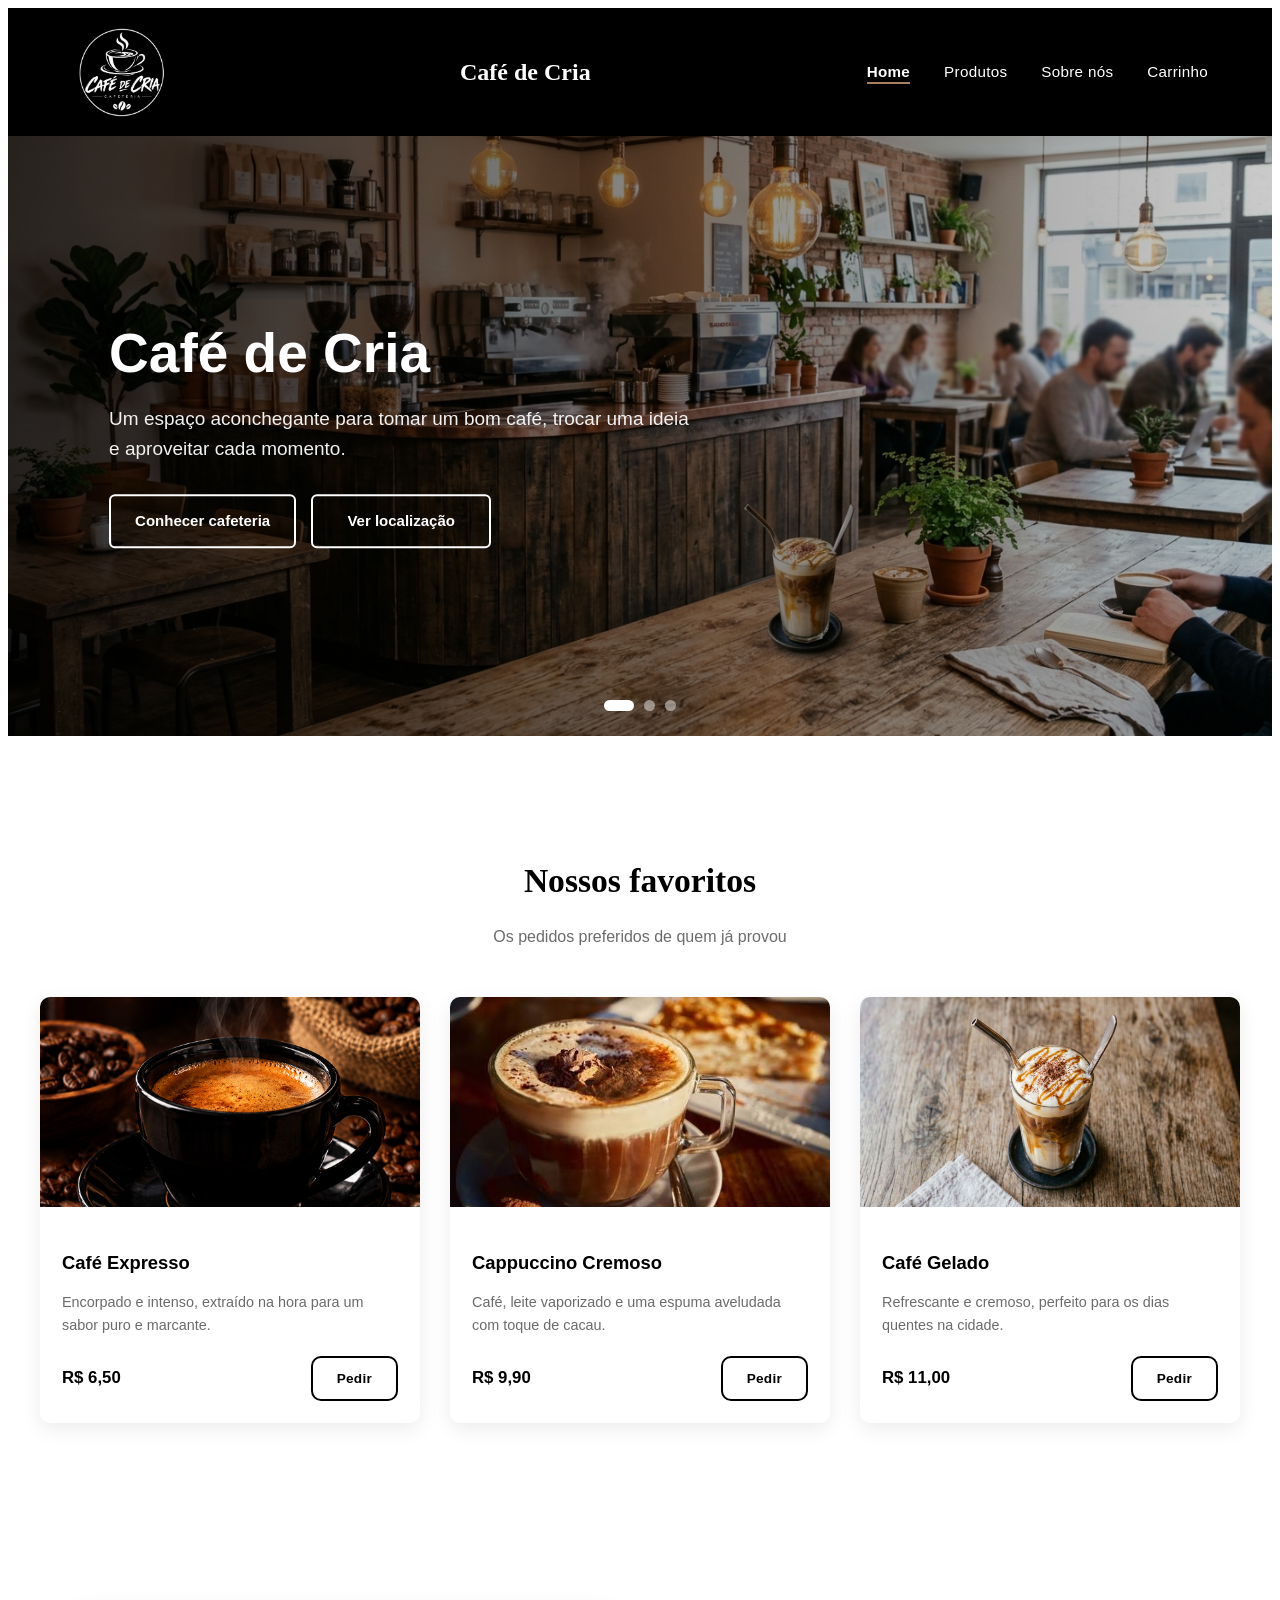
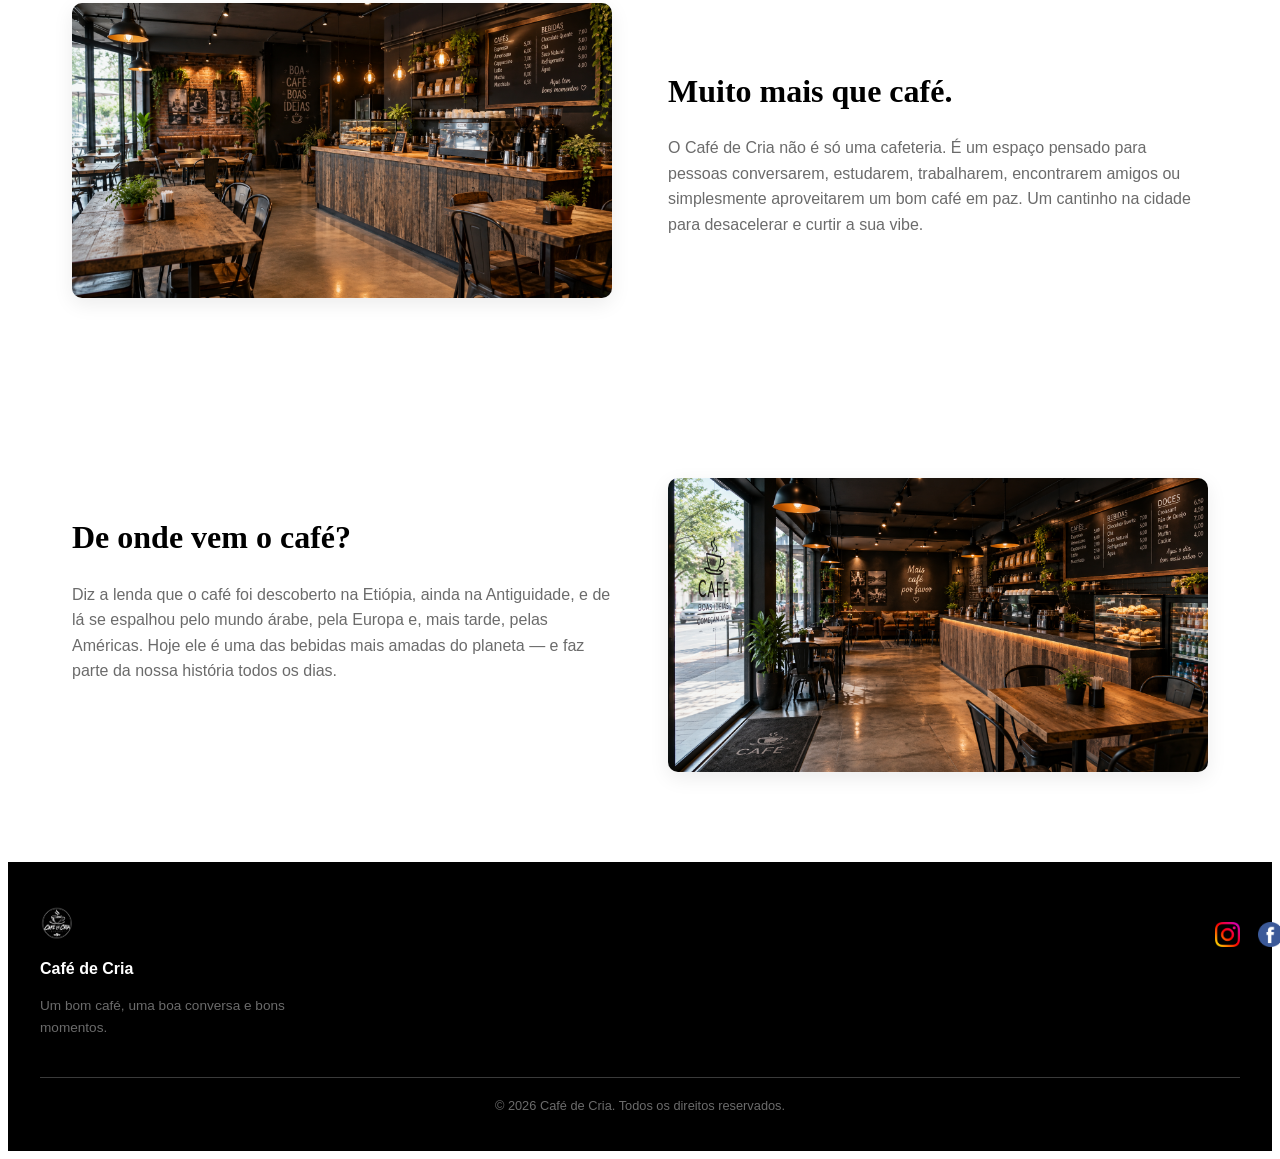
==== commit ae2c9c73: "atualizado css e index" ====
--- a/src/main/resources/index.html
+++ b/src/main/resources/index.html
@@ -1,3 +1,4 @@
+<!-- Atualizado info4 !-->
 <!DOCTYPE html>
 <html lang="pt-BR">
 
--- a/src/main/resources/static/css/style.css
+++ b/src/main/resources/static/css/style.css
@@ -1,5 +1,7 @@
+/* Atualizado */
+
 * {
-  margin: 0;
+  margin: 5;
   padding: 0;
   box-sizing: border-box;
 }
